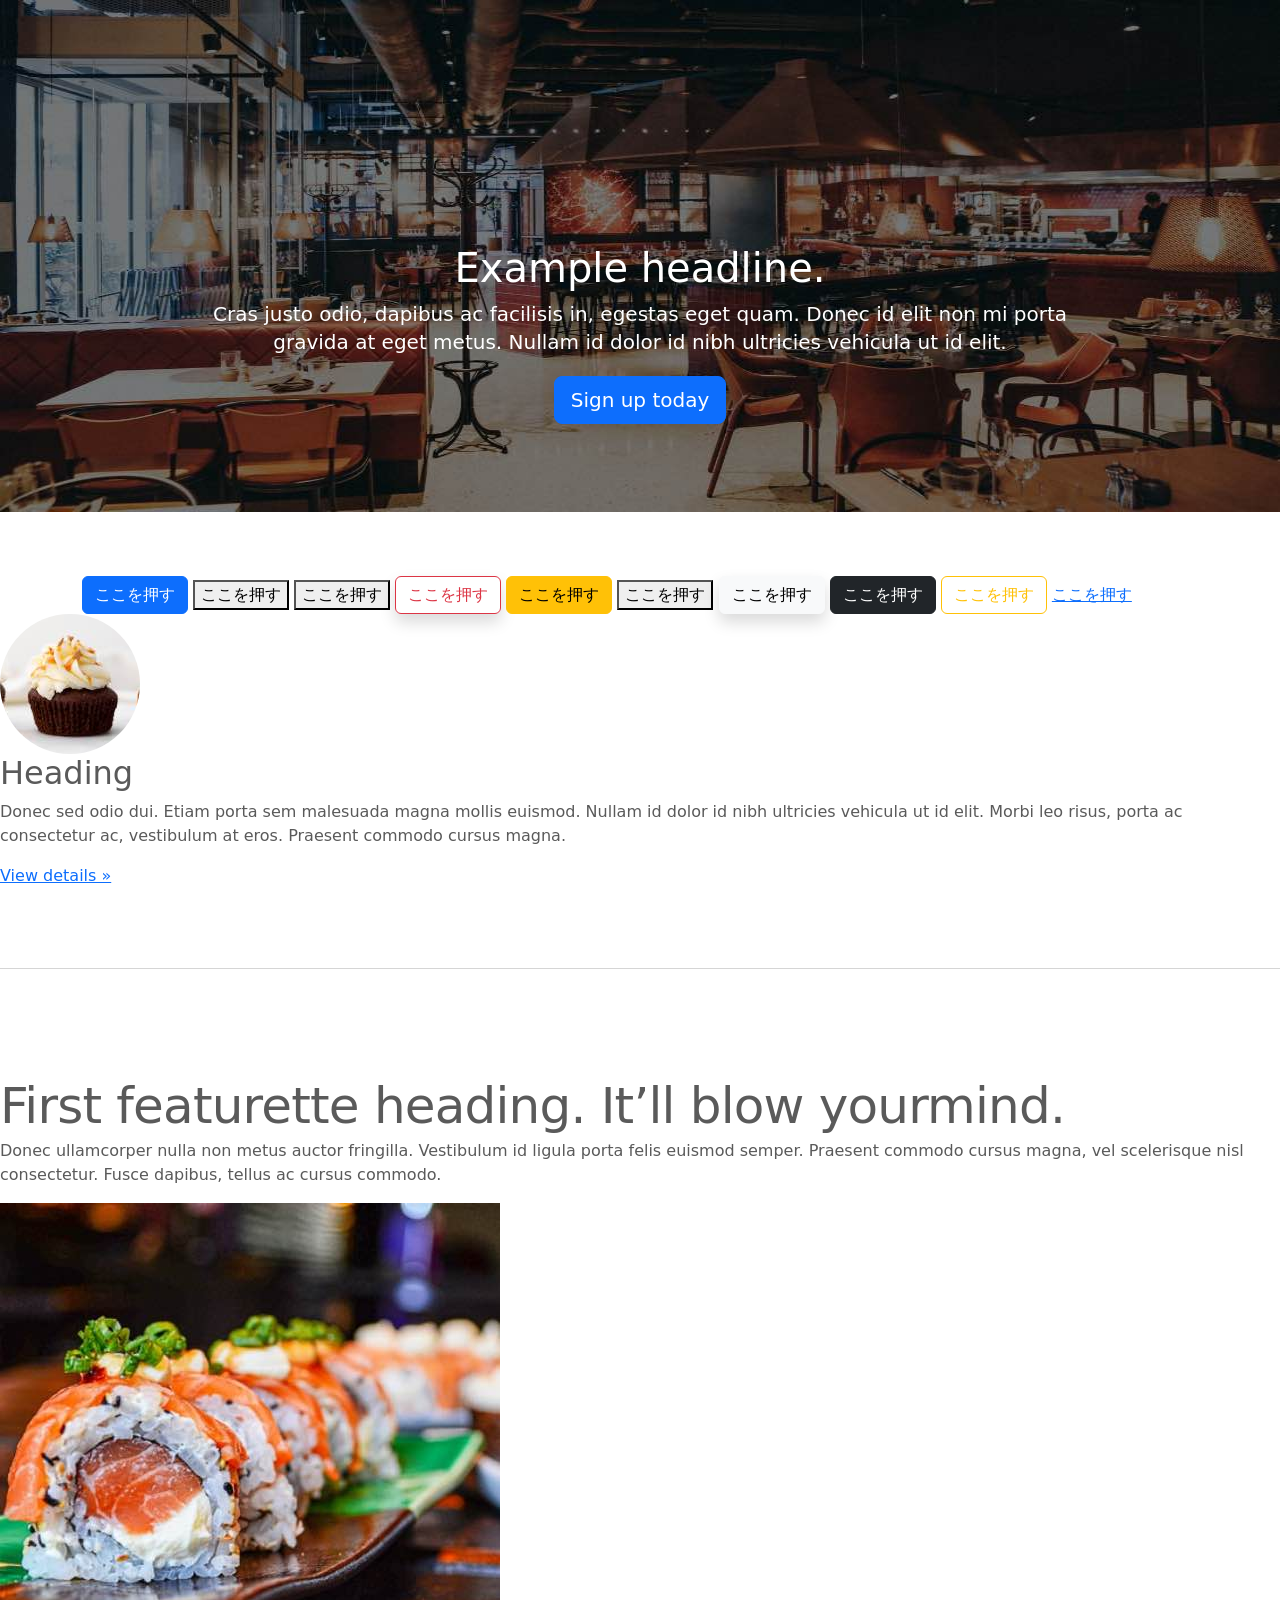
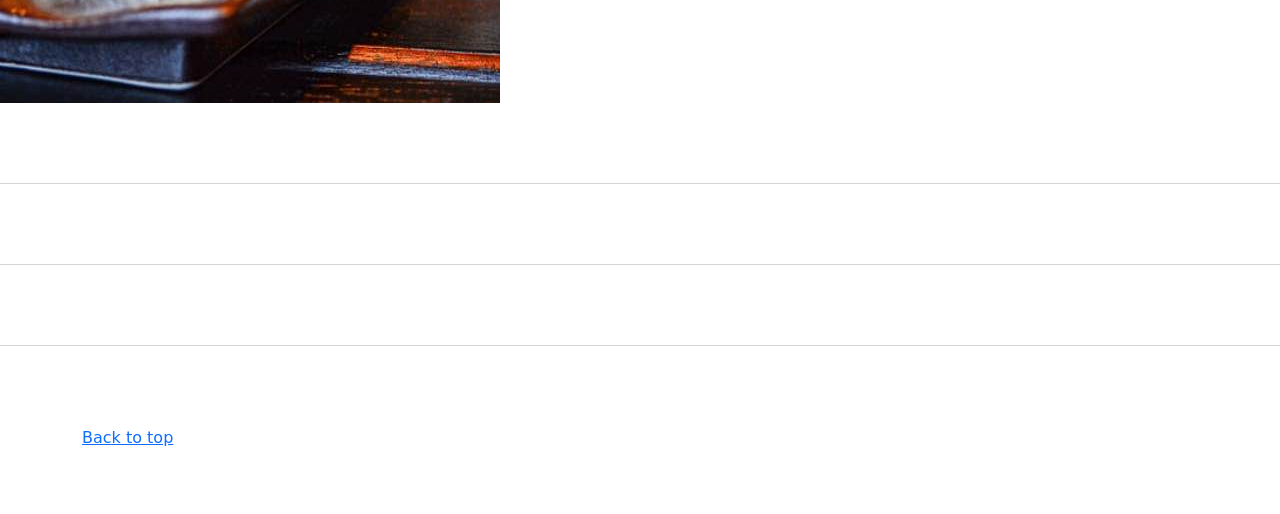
==== kadai_004/index_for_student.html @ e6cc6a91 "Add files via upload" ====
<!doctype html>
<html lang="en">
  <head>
    <meta charset="utf-8">
    <meta name="viewport" content="width=device-width, initial-scale=1">
    <meta name="description" content="">
    <meta name="author" content="Mark Otto, Jacob Thornton, and Bootstrap contributors">
    <meta name="generator" content="Hugo 0.79.0">
    <title>Carousel Template · Bootstrap v5.0</title>
    <link rel="canonical" href="https://getbootstrap.com/docs/5.0/examples/carousel/">
    <!-- ************************************************ bootstrap.min.cssの読み込み -->
    <link href="https://cdn.jsdelivr.net/npm/bootstrap@5.0.0-beta1/dist/css/bootstrap.min.css" rel="stylesheet" integrity="sha384-giJF6kkoqNQ00vy+HMDP7azOuL0xtbfIcaT9wjKHr8RbDVddVHyTfAAsrekwKmP1" crossorigin="anonymous">
   <!-- ************************************************ carousel.cssの読み込み -->
    <link href="carousel.css" rel="stylesheet">
    <!-- ************************************************ bootstrap.bundle.min.jsの読み込み -->
    <script src="https://cdn.jsdelivr.net/npm/bootstrap@5.0.0-beta1/dist/js/bootstrap.bundle.min.js" integrity="sha384-ygbV9kiqUc6oa4msXn9868pTtWMgiQaeYH7/t7LECLbyPA2x65Kgf80OJFdroafW" crossorigin="anonymous" defer></script>
   </head>
  <body>
    <main>
      <!-- ************************************************ カールセル開始 -->
      <!-- <div id="myCarousel" class="carousel slide" data-bs-ride="carousel"> -->
      <div id="myCarousel" class="carousel slide" data-bs-ride="carousel">
        <!-- <div class="carousel-inner"> -->
        <div class="carousel-inner">
          <!-- <div class="carousel-item active"> -->
          <div class="carousel-item active">
            <img src="img/top_1.jpg" alt="サンプル画像1">
            <div class="container">
              <!-- <div class="carousel-caption"> -->
              <div class="carousel-caption">
                <h1>Example headline.</h1>
                <p>Cras justo odio, dapibus ac facilisis in, egestas eget quam. Donec id elit non mi porta gravida at eget
                  metus. Nullam id dolor id nibh ultricies vehicula ut id elit.</p>
                <!-- <p><a class="btn btn-lg btn-primary" href="#" role="button">Sign up today</a></p> -->
                <p><a class="btn btn-lg btn-primary" href="#" role="button">Sign up today</a></p>
            </div>
            </div>
          </div>
        </div>
      </div>
      <!-- ************************************************ カールセル終了 -->
      <div class="container">

        <style>
          .button-test {
         }
        </style>

        <!-- buttonテスト -->
        <button class="btn-primary btn">ここを押す</button>
        <button class="btn-secondary btn-lg">ここを押す</button>
        <button class="btn-success btn-sm">ここを押す</button>
        <button class="btn-outline-danger btn shadow">ここを押す</button>
        <button class="btn-warning btn">ここを押す</button>
        <button class="btn-outline-info btn-lg">ここを押す</button>
        <button class="btn-light btn shadow">ここを押す</button>
        <button class="btn-dark btn ">ここを押す</button>
        <button class="btn-outline-warning btn">ここを押す</button>
        <a href="" class="">ここを押す</a>

    </div>
      <!-- <div class="container marketing"> -->
      <div class="">
        <!-- <div class="row"> -->
        <div class="">
          <!-- <div class="col-lg-4"> -->
          <div class="">
            <img src="img/cake.jpg" class="rounded-circle" alt="サンプル画像2">
            <h2>Heading</h2>
            <p>Donec sed odio dui. Etiam porta sem malesuada magna mollis euismod. Nullam id dolor id nibh ultricies
              vehicula ut id elit. Morbi leo risus, porta ac consectetur ac, vestibulum at eros. Praesent commodo cursus
              magna.</p>
            <!-- <p><a class="btn btn-secondary" href="#" role="button">View details &raquo;</a></p> -->
            <p><a class="" href="#" role="button">View details &raquo;</a></p>
          </div>
        </div>
        <hr class="featurette-divider">
        <!-- <div class="row"> -->
        <div class="">
          <!-- <div class="col-md-7"> -->
          <div class="">
            <!-- <h2 class="featurette-heading">First featurette heading. <span class="text-muted">It’ll blow yourmind.</span> -->
            <h2 class="featurette-heading">First featurette heading. <span class="">It’ll blow yourmind.</span></h2>
            <!-- <p class="lead">Donec ullamcorper nulla non metus auctor fringilla. Vestibulum id ligula porta felis
              euismod
              semper. Praesent commodo cursus magna, vel scelerisque nisl consectetur. Fusce dapibus, tellus ac cursus
              commodo.</p> -->
            <p class="">
              Donec ullamcorper nulla non metus auctor fringilla. Vestibulum id ligula porta felis
              euismod
              semper. Praesent commodo cursus magna, vel scelerisque nisl consectetur. Fusce dapibus, tellus ac cursus
              commodo.
            </p>
          </div>
          <!-- <div class="col-md-5"> -->
          <div class="">
            <!-- <img src="img/sushi.jpg" class="img-fluid" alt=""> -->
            <img src="img/sushi.jpg" class="" alt="サンプル画像3">
          </div>
        </div>
        <hr class="featurette-divider">
        <!-- ここにもう一つ左右を反転させたものを作ります。 -->
        <hr class="featurette-divider">
        <!-- ここにもう一つ左右を反転させたものを作ります。 -->
        <hr class="featurette-divider">
        <footer class="container">
          <!-- <p class="float-end"><a href="#">Back to top</a></p> -->
          <p class=""><a href="#">Back to top</a></p>
        </footer>
      </div>
    </main>
  </body>

</html>
---- kadai_004/carousel.css ----
/* ----------------------------------------------- 全体の文字色修正と下部の余白の調整 */
body {
  /* padding-top: 3rem; */
  padding-bottom: 3rem;
  color: #5a5a5a;
}

/* ----------------------------------------------- カルーセルのカスタマイズ */
.carousel {
  margin-bottom: 4rem;
}

.carousel-caption {
  bottom: 3rem;
  z-index: 10;
}

.carousel-item {
  height: 32rem;
}

.carousel-item > img {
  position: absolute;
  top: 0;
  left: 0;
  min-width: 100%;
  height: 32rem;
}

/* ----------------------------------------------- マーケティングコンテンツ */
.marketing .col-lg-4 {
  margin-bottom: 1.5rem;
  text-align: center;
}

.marketing h2 {
  font-weight: 400;
}

/* rtl:begin:ignore */
.marketing .col-lg-4 p {
  margin-right: .75rem;
  margin-left: .75rem;
}

/* rtl:end:ignore */

/* ----------------------------------------------- フィーチャーレット */
.featurette-divider {
  margin: 5rem 0;
  /* Space out the Bootstrap <hr> more */
}

.featurette-heading {
  font-weight: 300;
  line-height: 1;
  /* rtl:remove */
  letter-spacing: -.05rem;
}

/* ----------------------------------------------- レスポンシブデザイン */
@media (min-width: 40em) {
  .carousel-caption p {
    margin-bottom: 1.25rem;
    font-size: 1.25rem;
    line-height: 1.4;
  }

  .featurette-heading {
    font-size: 50px;
  }
}

@media (min-width: 62em) {
  .featurette-heading {
    margin-top: 7rem;
  }
}
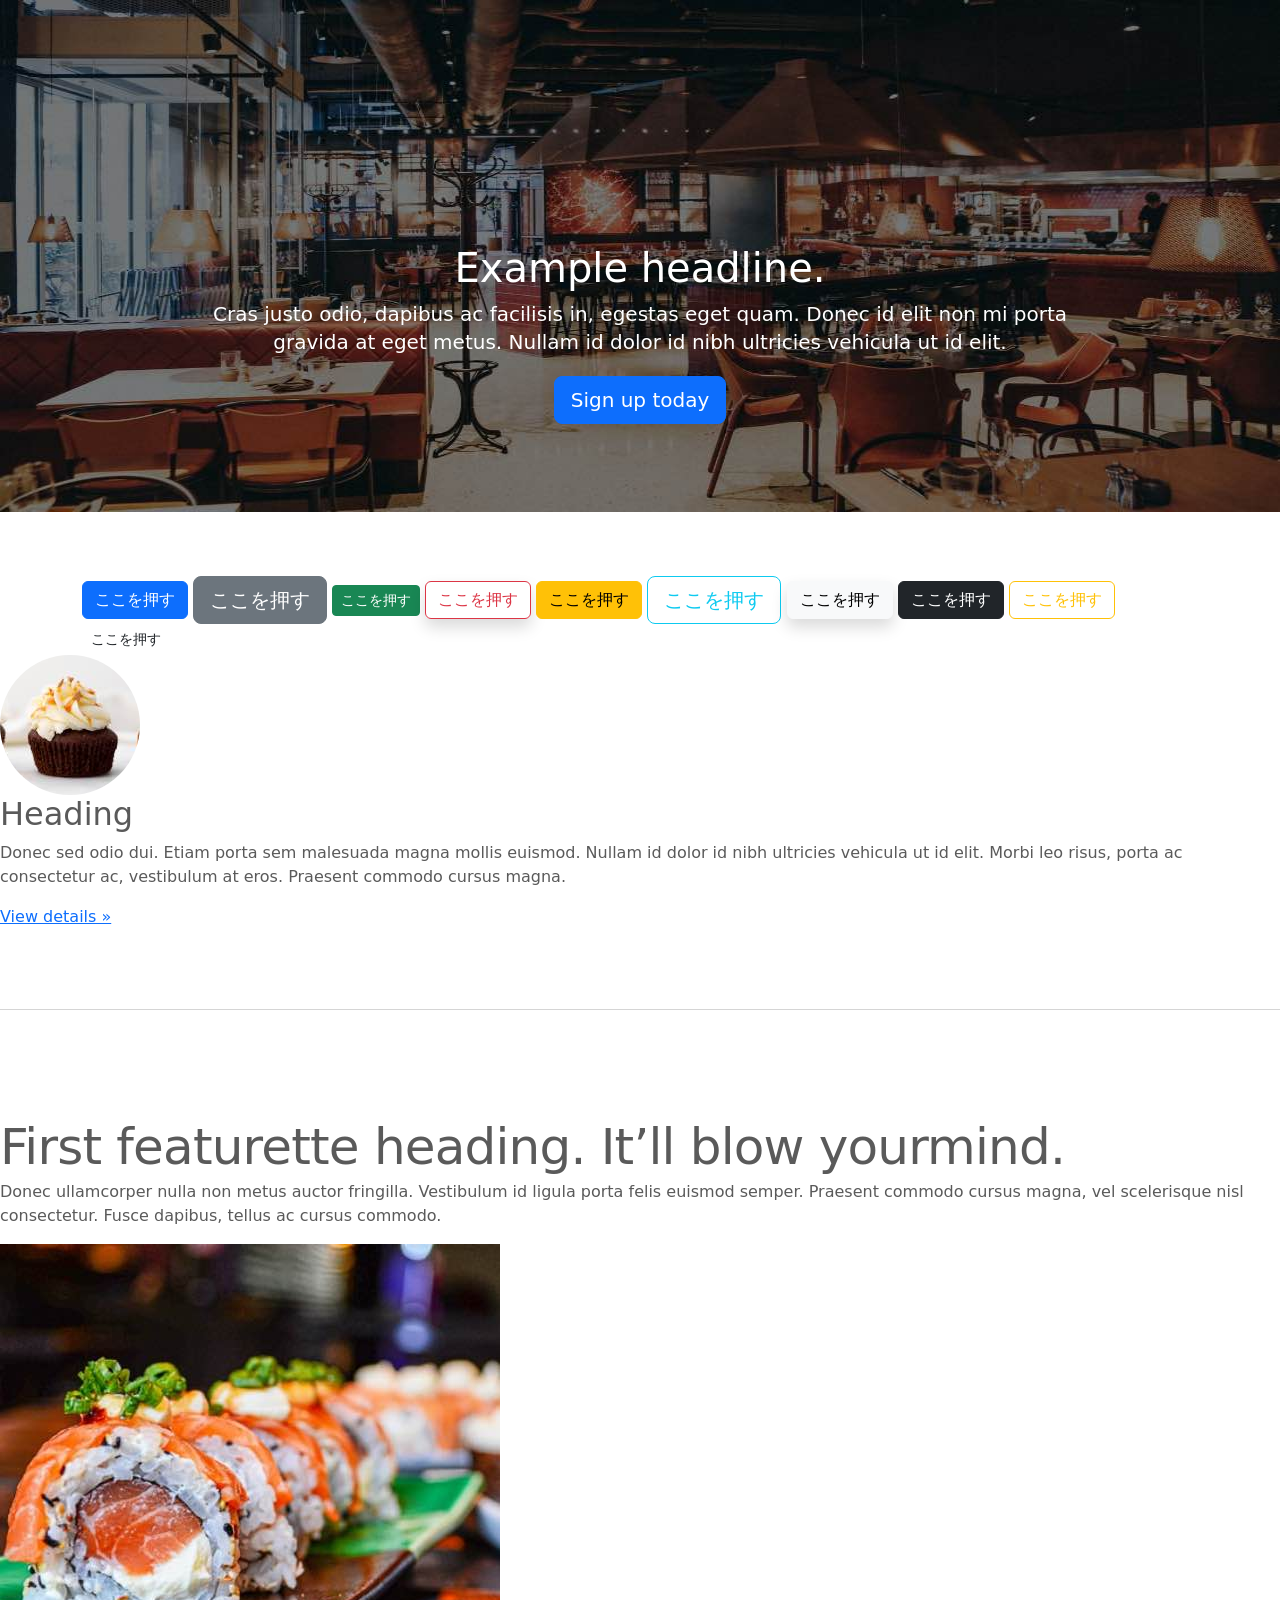
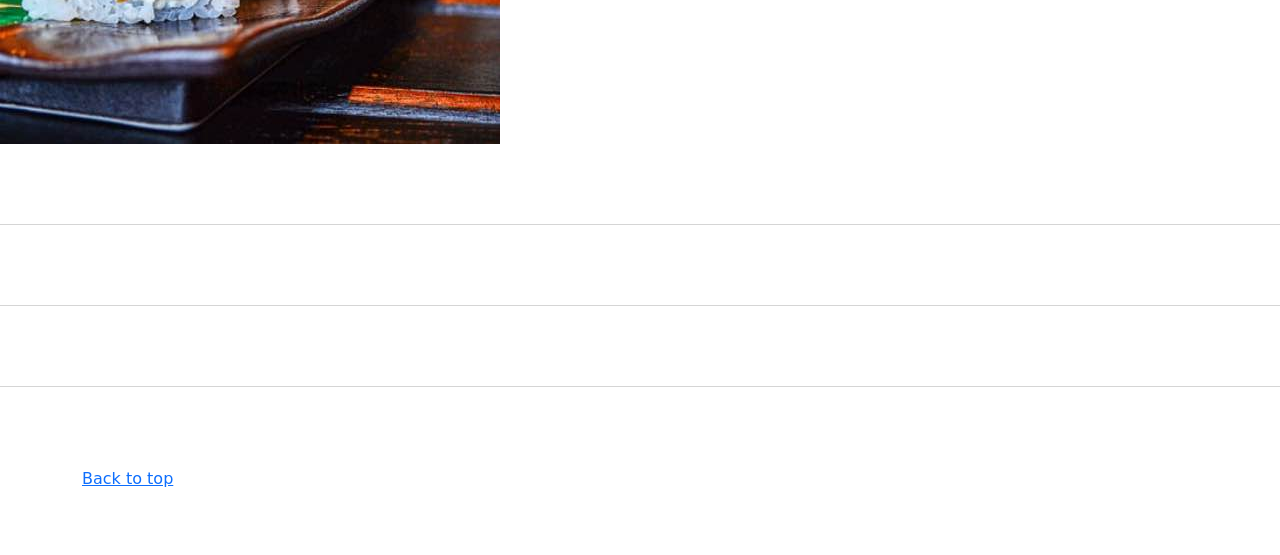
==== commit 10a994bf: "Update index_for_student.html" ====
--- a/kadai_004/index_for_student.html
+++ b/kadai_004/index_for_student.html
@@ -48,16 +48,15 @@
 
         <!-- buttonテスト -->
         <button class="btn-primary btn">ここを押す</button>
-        <button class="btn-secondary btn-lg">ここを押す</button>
-        <button class="btn-success btn-sm">ここを押す</button>
+        <button class="btn-secondary btn btn-lg">ここを押す</button>
+        <button class="btn-success btn btn-sm">ここを押す</button>
         <button class="btn-outline-danger btn shadow">ここを押す</button>
         <button class="btn-warning btn">ここを押す</button>
-        <button class="btn-outline-info btn-lg">ここを押す</button>
+        <button class="btn-outline-info btn btn-lg">ここを押す</button>
         <button class="btn-light btn shadow">ここを押す</button>
         <button class="btn-dark btn ">ここを押す</button>
         <button class="btn-outline-warning btn">ここを押す</button>
-        <a href="" class="">ここを押す</a>
-
+        <a href="" class="btn btn-sm">ここを押す</a>
     </div>
       <!-- <div class="container marketing"> -->
       <div class="">
@@ -111,4 +110,4 @@
     </main>
   </body>
 
-</html>+</html>
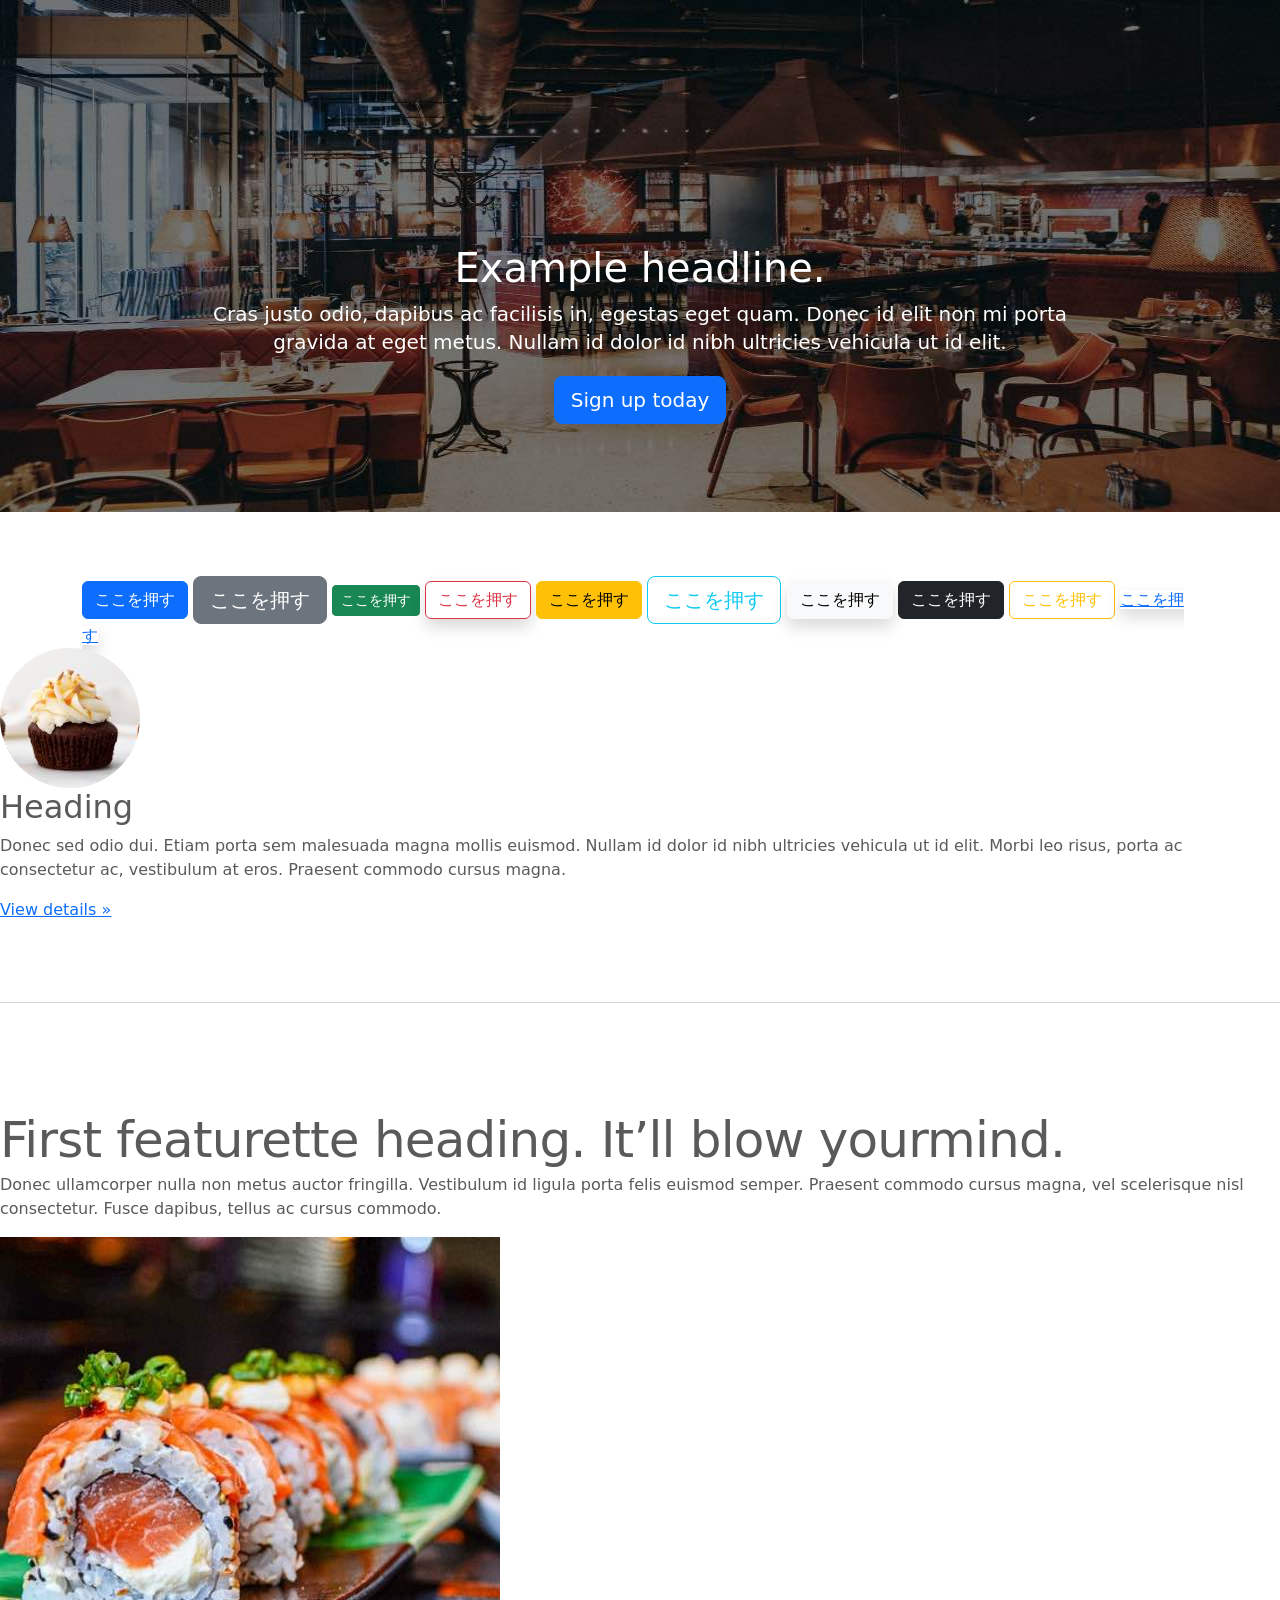
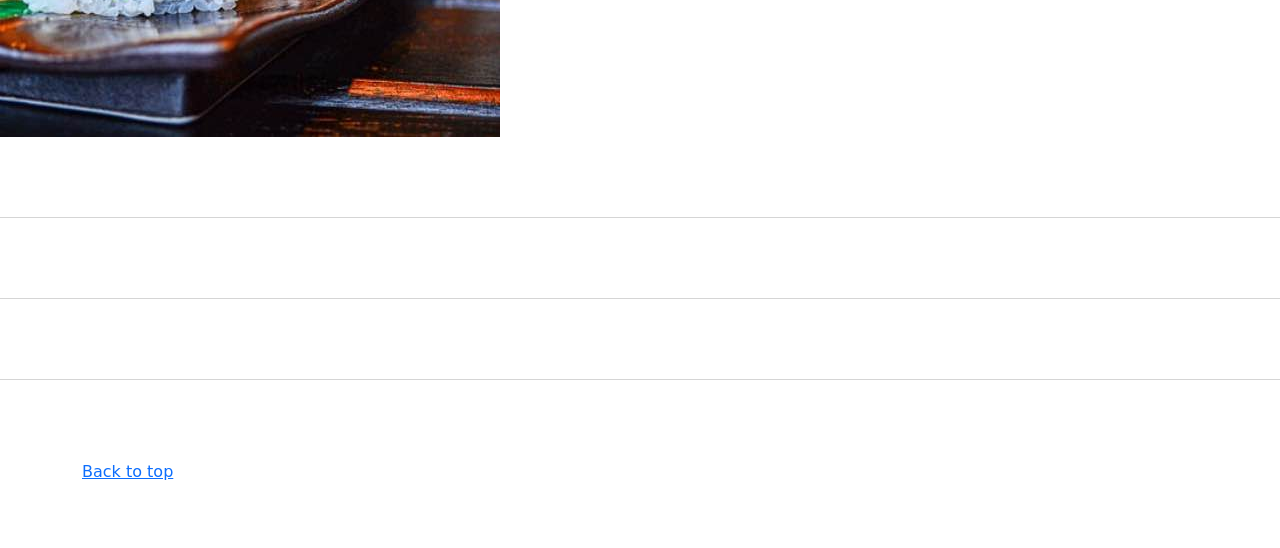
==== commit 6ed27339: "Update index_for_student.html" ====
--- a/kadai_004/index_for_student.html
+++ b/kadai_004/index_for_student.html
@@ -56,7 +56,7 @@
         <button class="btn-light btn shadow">ここを押す</button>
         <button class="btn-dark btn ">ここを押す</button>
         <button class="btn-outline-warning btn">ここを押す</button>
-        <a href="" class="btn btn-sm">ここを押す</a>
+        <a href="" class="btn-sm shadow">ここを押す</a>
     </div>
       <!-- <div class="container marketing"> -->
       <div class="">
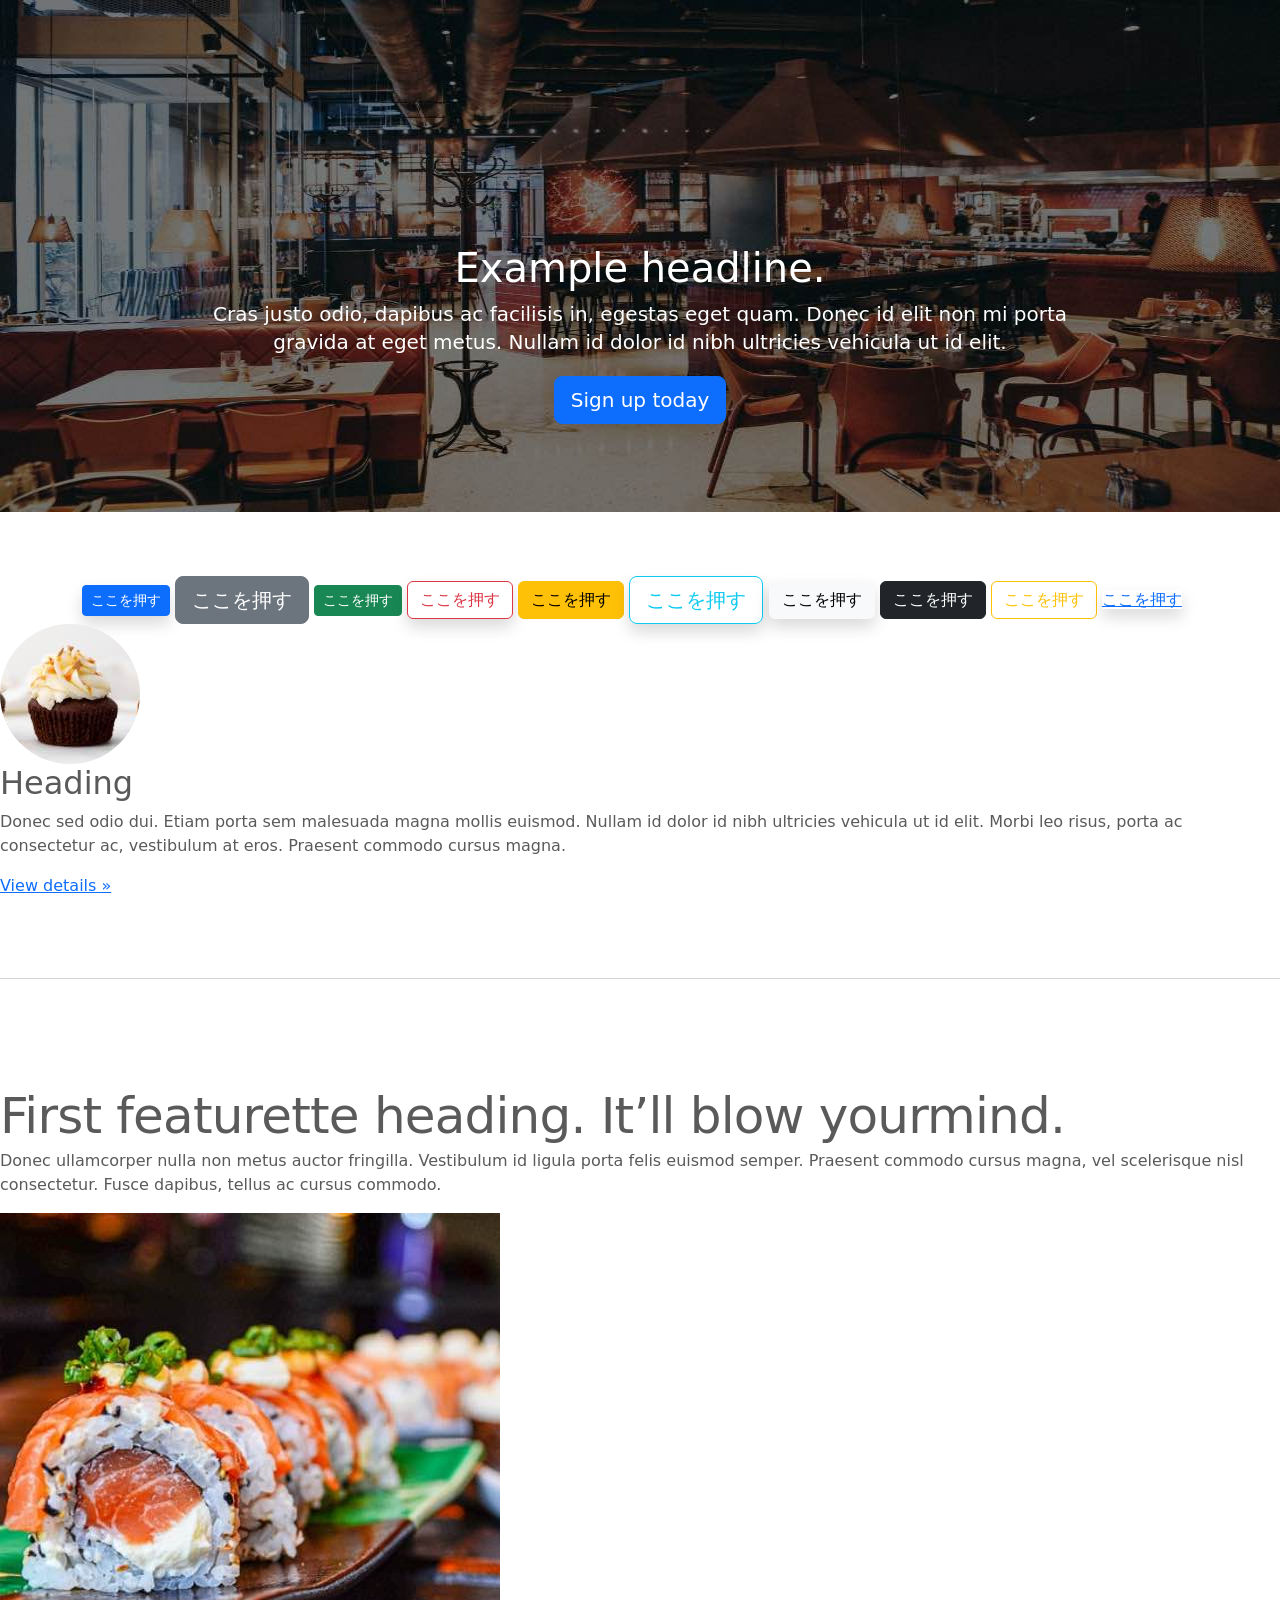
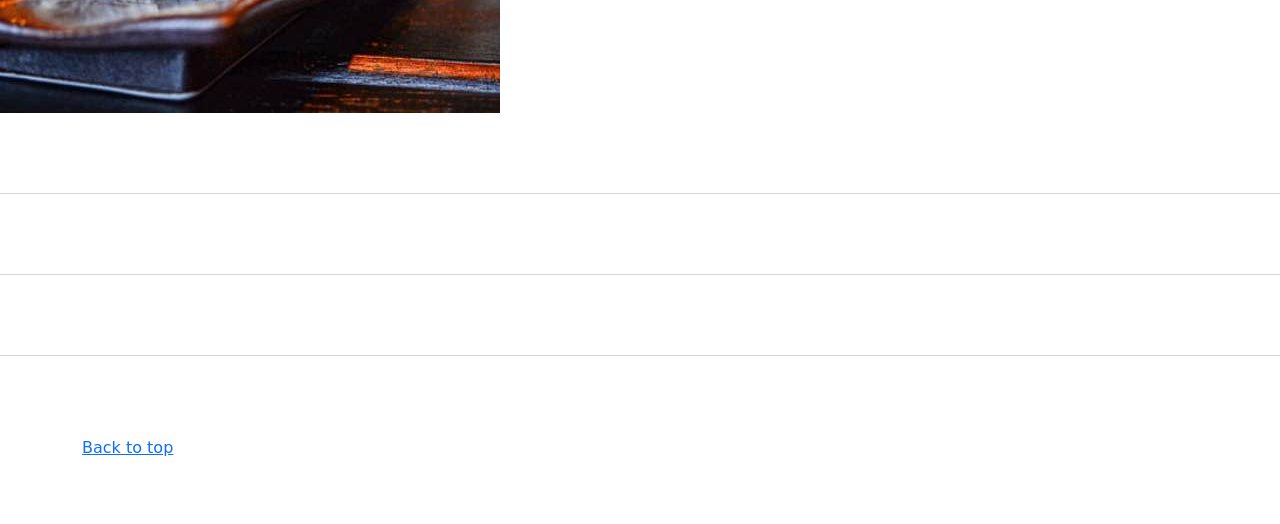
==== commit 8e11990b: "Update index_for_student.html" ====
--- a/kadai_004/index_for_student.html
+++ b/kadai_004/index_for_student.html
@@ -46,17 +46,17 @@
          }
         </style>
 
-        <!-- buttonテスト -->
-        <button class="btn-primary btn">ここを押す</button>
+       <!-- buttonテスト -->
+        <button class="btn-primary btn btn-sm shadow">ここを押す</button>
         <button class="btn-secondary btn btn-lg">ここを押す</button>
         <button class="btn-success btn btn-sm">ここを押す</button>
         <button class="btn-outline-danger btn shadow">ここを押す</button>
         <button class="btn-warning btn">ここを押す</button>
-        <button class="btn-outline-info btn btn-lg">ここを押す</button>
+        <button class="btn-outline-info btn btn-lg shadow">ここを押す</button>
         <button class="btn-light btn shadow">ここを押す</button>
         <button class="btn-dark btn ">ここを押す</button>
         <button class="btn-outline-warning btn">ここを押す</button>
-        <a href="" class="btn-sm shadow">ここを押す</a>
+        <a href="" class="btn-info btn-sm shadow">ここを押す</a>
     </div>
       <!-- <div class="container marketing"> -->
       <div class="">
